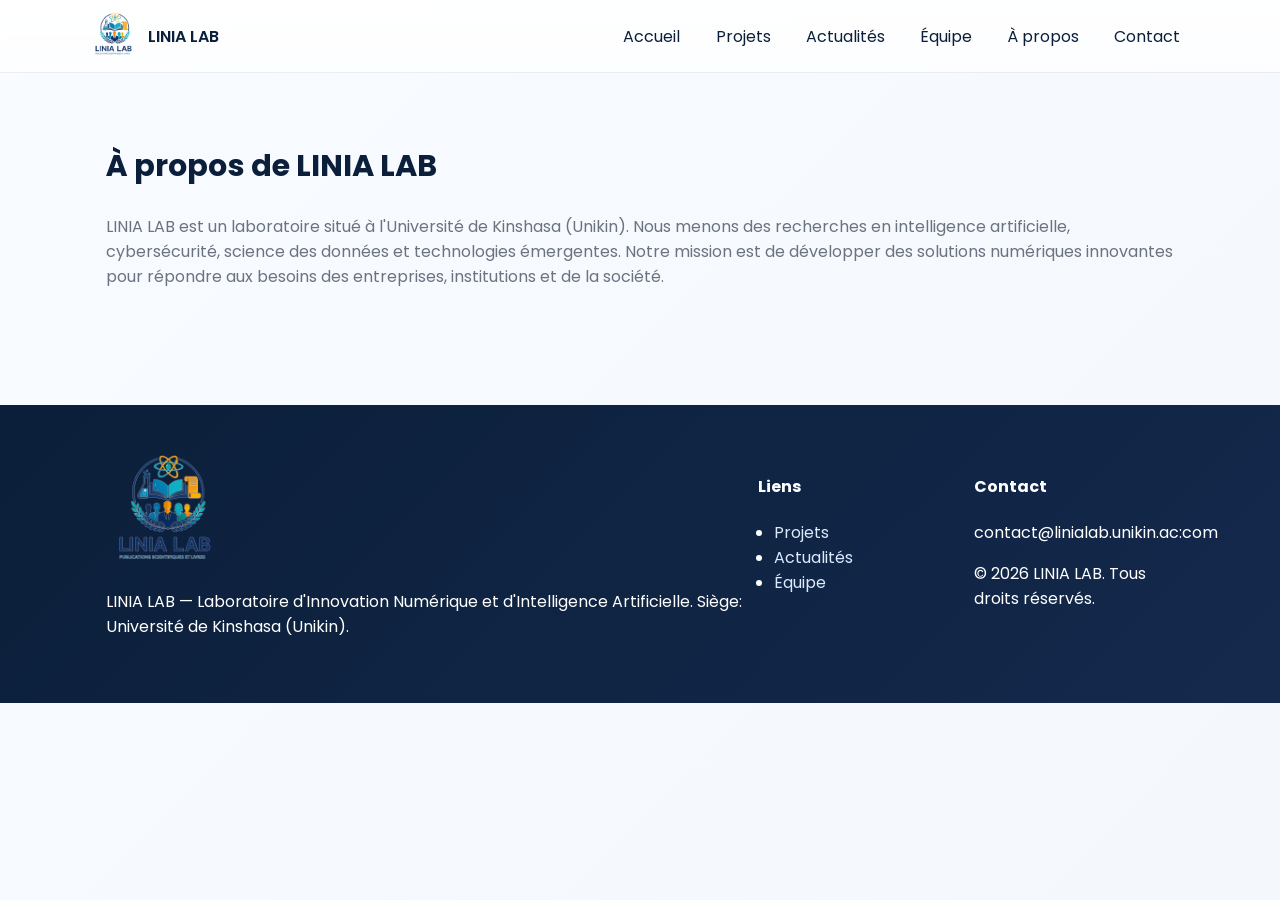
==== apropos.html @ 117053e3 "Add files via upload" ====
<!DOCTYPE html>
<html lang="en">
<head>
	<meta charset="utf-8" />
	<meta name="viewport" content="width=device-width,initial-scale=1" />
	<title>LINIA LAB — Laboratoire d'Innovation Numérique et d'IA</title>
	<link href="https://fonts.googleapis.com/css2?family=Poppins:wght@300;400;600;700&display=swap" rel="stylesheet">
	<link rel="stylesheet" href="styles.css">
	<link rel="stylesheet" href="https://cdnjs.cloudflare.com/ajax/libs/font-awesome/6.4.0/css/all.min.css" integrity="sha512-p6O1X9b+Y6U5q8Q+K2xV1Z6q9n1k9GQ5Q1sXb1tX6Y1v1Xx3b1Z1Y1x1+Y1Z1+Y" crossorigin="anonymous" referrerpolicy="no-referrer" />
</head>
<body>
    <header class="nav--fixed">
		<div class="container nav">
			<a class="brand" href="#accueil">
				<img src="Images/logoLiniaLab.png" alt="LINIA LAB logo" class="logo">
				<span class="brand-text">LINIA LAB</span>
			</a>
			<nav class="nav-links" id="navLinks">
				<a href="index.html">Accueil</a>
				<a href="projets.html">Projets</a>
				<a href="actualites.html">Actualités</a>
				<a href="equipe.html">Équipe</a>
				<a href="apropos.html">À propos</a>
				<a href="contact.html">Contact</a>
			</nav>
			<button id="navToggle" class="nav-toggle" aria-label="ouvrir le menu">
				<span></span><span></span><span></span>
			</button>
		</div>
	</header>
    <main>

		<!-- About -->
		<section id="apropos" class="section">
			<div class="container">
				<h2>À propos de LINIA LAB</h2>
				<p class="muted">LINIA LAB est un laboratoire situé à l'Université de Kinshasa (Unikin). Nous menons des recherches en intelligence artificielle, cybersécurité, science des données et technologies émergentes. Notre mission est de développer des solutions numériques innovantes pour répondre aux besoins des entreprises, institutions et de la société.</p>
			</div>
		</section>

        </main>

   
	<footer class="site-footer">
		<div class="container footer-grid">
			<div>
				<img src="Images/logoLiniaLab.png" alt="LINIA LAB" class="logo-sm">
				<p>LINIA LAB — Laboratoire d'Innovation Numérique et d'Intelligence Artificielle. Siège: Université de Kinshasa (Unikin).</p>
			</div>
			<div>
				<h4>Liens</h4>
				<ul>
					<li><a href="projets.html">Projets</a></li>
					<li><a href="actualites.html">Actualités</a></li>
					<li><a href="equipe.html">Équipe</a></li>
				</ul>
			</div>
			<div>
				<h4>Contact</h4>
				<p>contact@linialab.unikin.ac:com</p>
				<p>© 2026 LINIA LAB. Tous droits réservés.</p>
			</div>
		</div>
	</footer>

	<script src="scripts.js"></script>
</body>
</html>
---- styles.css ----
:root{
  --blue:#0A66C2;
  --dark:#0B1F3A;
  --white:#FFFFFF;
  --muted:#6B7280;
  --bg:#F5F7FA;
  --radius:12px;
  font-family: 'Poppins', system-ui, -apple-system, 'Segoe UI', Roboto, 'Helvetica Neue', Arial;
}
*{box-sizing:border-box}
html,body{height:100%;margin:0;color:var(--dark);background:linear-gradient(135deg,#f8fbff 0%,#f4f7fb 100%);}
.container{max-width:1100px;margin:0 auto;padding:1rem}

/* Nav */
.nav--fixed{position:fixed;top:0;left:0;right:0;z-index:40;background:linear-gradient(180deg, rgba(255,255,255,0.9), rgba(255,255,255,0.7));backdrop-filter:blur(6px);box-shadow:0 1px 0 rgba(11,31,58,0.05)}
.nav{display:flex;align-items:center;justify-content:space-between;padding:0.75rem 0}
.nav--fixed .container{position:relative}
main{padding-top:76px}
.brand{display:flex;align-items:center;gap:0.6rem;text-decoration:none;color:var(--dark)}
.logo{width:48px;height:auto}
.brand-text{font-weight:600}
.nav-links{display:flex;gap:1rem}
.nav-links a{color:var(--dark);text-decoration:none;padding:0.4rem 0.6rem;border-radius:8px}
.nav-links a:hover{background:rgba(10,102,194,0.06)}
.nav-toggle{display:none;border:0;background:none}
.nav-toggle span{display:block;width:22px;height:2px;background:var(--dark);margin:4px}
/* Mobile menu when open */
.nav-links.open{display:flex;flex-direction:column;position:absolute;right:1rem;top:64px;background:var(--white);padding:0.8rem;border-radius:10px;box-shadow:0 8px 30px rgba(11,31,58,0.08);min-width:200px}

/* Hero */
.hero{padding:5rem 0 4rem;position:relative;overflow:hidden;background:linear-gradient(135deg,rgba(10,102,194,0.08) 0%,rgba(255,255,255,0.95) 60%,rgba(245,247,250,0.95) 100%)}
.hero::before{content:'';position:absolute;inset:-20% auto auto -10%;width:320px;height:320px;border-radius:50%;background:radial-gradient(circle,rgba(10,102,194,0.18),transparent 70%);pointer-events:none}
.hero::after{content:'';position:absolute;right:-80px;top:20px;width:220px;height:220px;border-radius:50%;background:radial-gradient(circle,rgba(11,31,58,0.08),transparent 72%);pointer-events:none}
.hero-grid{display:grid;grid-template-columns:1.15fr 0.95fr;gap:2.2rem;align-items:center;position:relative;z-index:1}
.hero-badge{display:inline-flex;align-items:center;gap:0.4rem;padding:0.4rem 0.75rem;border-radius:999px;background:rgba(10,102,194,0.08);color:var(--blue);font-size:0.9rem;font-weight:600;margin-bottom:1rem}
.hero-content h1{font-size:clamp(2rem,4vw,3.2rem);margin:0 0 0.7rem;line-height:1.1}
.lead{color:var(--muted);max-width:60ch;font-size:1.04rem;line-height:1.8}
.hero-cta{margin:1.2rem 0 1.4rem;display:flex;flex-wrap:wrap;gap:0.8rem}
.btn{display:inline-block;padding:0.7rem 1rem;border-radius:999px;text-decoration:none;transition:transform .2s ease, box-shadow .2s ease}
.btn:hover{transform:translateY(-2px)}
.btn.primary{background:linear-gradient(135deg,var(--blue),#2a8df7);color:var(--white);box-shadow:0 12px 28px rgba(10,102,194,0.2)}
.btn.outline{border:1px solid rgba(11,31,58,0.08);color:var(--dark);background:rgba(255,255,255,0.8);backdrop-filter:blur(10px)}
.btn.sm{padding:0.4rem 0.6rem;font-size:0.9rem}
.hero-icons{list-style:none;padding:0;display:flex;flex-wrap:wrap;gap:0.6rem;margin-top:1rem}
.hero-icons li{background:rgba(255,255,255,0.9);padding:0.45rem 0.7rem;border-radius:999px;box-shadow:0 8px 22px rgba(11,31,58,0.06);display:flex;gap:0.45rem;align-items:center;color:var(--dark)}
.visual-card{position:relative;border-radius:24px;overflow:hidden;box-shadow:0 24px 60px rgba(11,31,58,0.12);background:linear-gradient(135deg,#0b1f3a,#0f2d56);min-height:340px;border:1px solid rgba(255,255,255,0.15)}
.visual-card::before{content:'';position:absolute;inset:0;background:linear-gradient(140deg,rgba(255,255,255,0.12),transparent 38%,rgba(255,255,255,0.04));pointer-events:none}
.visual-floating{position:absolute;top:1rem;left:1rem;display:flex;flex-wrap:wrap;gap:0.55rem;z-index:2}
.visual-floating span{padding:0.4rem 0.6rem;border-radius:999px;background:rgba(255,255,255,0.18);color:#fff;font-size:0.82rem;backdrop-filter:blur(8px)}

/* Sections */
.section{padding:3.2rem 0}
.gray{background:linear-gradient(180deg,rgba(245,247,250,0.9),rgba(255,255,255,0.95))}
h2{margin-top:0;font-size:clamp(1.45rem,2.4vw,1.9rem)}
.muted{color:var(--muted)}

/* Cards grid */
.grid{display:grid;gap:1rem}
.cards{grid-template-columns:repeat(auto-fit,minmax(220px,1fr))}
.card{background:var(--white);padding:1rem;border-radius:16px;box-shadow:0 10px 30px rgba(11,31,58,0.05);display:flex;flex-direction:column;gap:0.6rem;border:1px solid rgba(10,102,194,0.06);transition:transform .2s ease, box-shadow .2s ease}
.card:hover{transform:translateY(-5px);box-shadow:0 16px 36px rgba(11,31,58,0.09)}
.card-icon{font-size:1.6rem;color:var(--blue);width:44px;height:44px;display:grid;place-items:center;border-radius:12px;background:rgba(10,102,194,0.08)}
.card h3{margin:0}
.link{color:var(--blue);text-decoration:none;font-weight:600}

/* Stats */
.stats-grid{display:grid;grid-template-columns:repeat(4,1fr);gap:1rem}
.stat{background:linear-gradient(135deg,#fff,#f8fbff);padding:1.1rem;border-radius:16px;text-align:center;box-shadow:0 10px 26px rgba(11,31,58,0.05);border:1px solid rgba(10,102,194,0.06)}
.num{font-size:1.65rem;font-weight:700;color:var(--blue)}
.label{color:var(--muted);margin-top:0.2rem}

/* Projects */
.projects{grid-template-columns:repeat(auto-fit,minmax(260px,1fr))}
.project-card{background:var(--white);border-radius:12px;overflow:hidden;box-shadow:0 12px 34px rgba(11,31,58,0.06)}
.project-card img{width:100%;display:block}
.project-body{padding:1rem}
.meta{color:var(--muted);font-size:0.9rem;margin:0.4rem 0}

/* Team */
.team{grid-template-columns:repeat(auto-fit,minmax(180px,1fr))}
.member{background:#fff;padding:1rem;border-radius:12px;text-align:center}
.member img{width:100%;height:200px;object-fit:cover;border-radius:8px}

/* News */
.news{display:flex;gap:1rem;align-items:flex-start}
.news img{width:200px;border-radius:8px}

/* Contact */
.contact-grid{display:grid;grid-template-columns:1fr 420px;gap:2rem}
.form .row{display:flex;gap:0.8rem}
.form input,.form textarea{width:100%;padding:0.6rem;border-radius:8px;border:1px solid #e6eef9}
.form-status{display:none;margin:0.75rem 0 0;padding:0.7rem 0.9rem;border-radius:8px;background:#e8f8ef;color:#166534;font-size:0.95rem}
.form-status.show{display:block}
iframe{width:100%;height:240px;border:0;border-radius:8px;margin-top:0.6rem}

/* Footer */
.site-footer{background:linear-gradient(135deg,var(--dark),#14294c);color:#fff;padding:2rem 0;margin-top:2rem}
.footer-grid{display:grid;grid-template-columns:1fr 200px 200px;gap:1rem}
.logo-sm{width:120px}
.site-footer a{color:#dceafe;text-decoration:none}
.site-footer a:hover{color:#fff}
.site-footer ul{padding-left:1rem}

/* Responsive */
body{overflow-x:hidden}
img,iframe,video{max-width:100%;height:auto;display:block}

@media (max-width:1024px){
  .hero-grid{grid-template-columns:1fr 360px}
  .contact-grid{grid-template-columns:1fr 360px}
}

@media (max-width:900px){
  .hero-grid,.contact-grid{grid-template-columns:1fr}
  .nav-links{display:none}
  .nav-toggle{display:block}
  .stats-grid{grid-template-columns:repeat(2,1fr)}
  .footer-grid{grid-template-columns:1fr 1fr}
  .news{flex-direction:column}
  .news img{width:100%;max-width:280px}
  .form .row{flex-direction:column}
}

@media (max-width:768px){
  .container{padding:0.9rem}
  .nav{padding:0.7rem 0}
  .hero{padding:3rem 0}
  .section{padding:2.2rem 0}
  .hero-content h1{font-size:clamp(1.75rem,5vw,2.25rem)}
  .cards,.projects,.team{grid-template-columns:1fr 1fr}
}

@media (max-width:600px){
  .stats-grid,.cards,.projects,.team{grid-template-columns:1fr}
  .hero-cta .btn{display:inline-flex;justify-content:center;align-items:center}
  .site-footer{padding:1.5rem 0}
  .footer-grid{grid-template-columns:1fr}
  .member img{height:180px}
}

@media (max-width:480px){
  main{padding-top:84px}
  .nav{align-items:flex-start}
  .brand-text{font-size:0.95rem}
  .logo{width:40px}
  .nav-links.open{left:1rem;right:1rem;top:58px}
  .hero{padding:2.2rem 0}
  .hero-icons li{width:100%;justify-content:center}
  .card,.project-card,.member,.stat{padding:0.9rem}
  .news img{max-width:100%}
}

/* Animations */
.reveal{opacity:0;transform:translateY(12px);transition:all 700ms cubic-bezier(.2,.9,.2,1)}
.reveal.visible{opacity:1;transform:none}
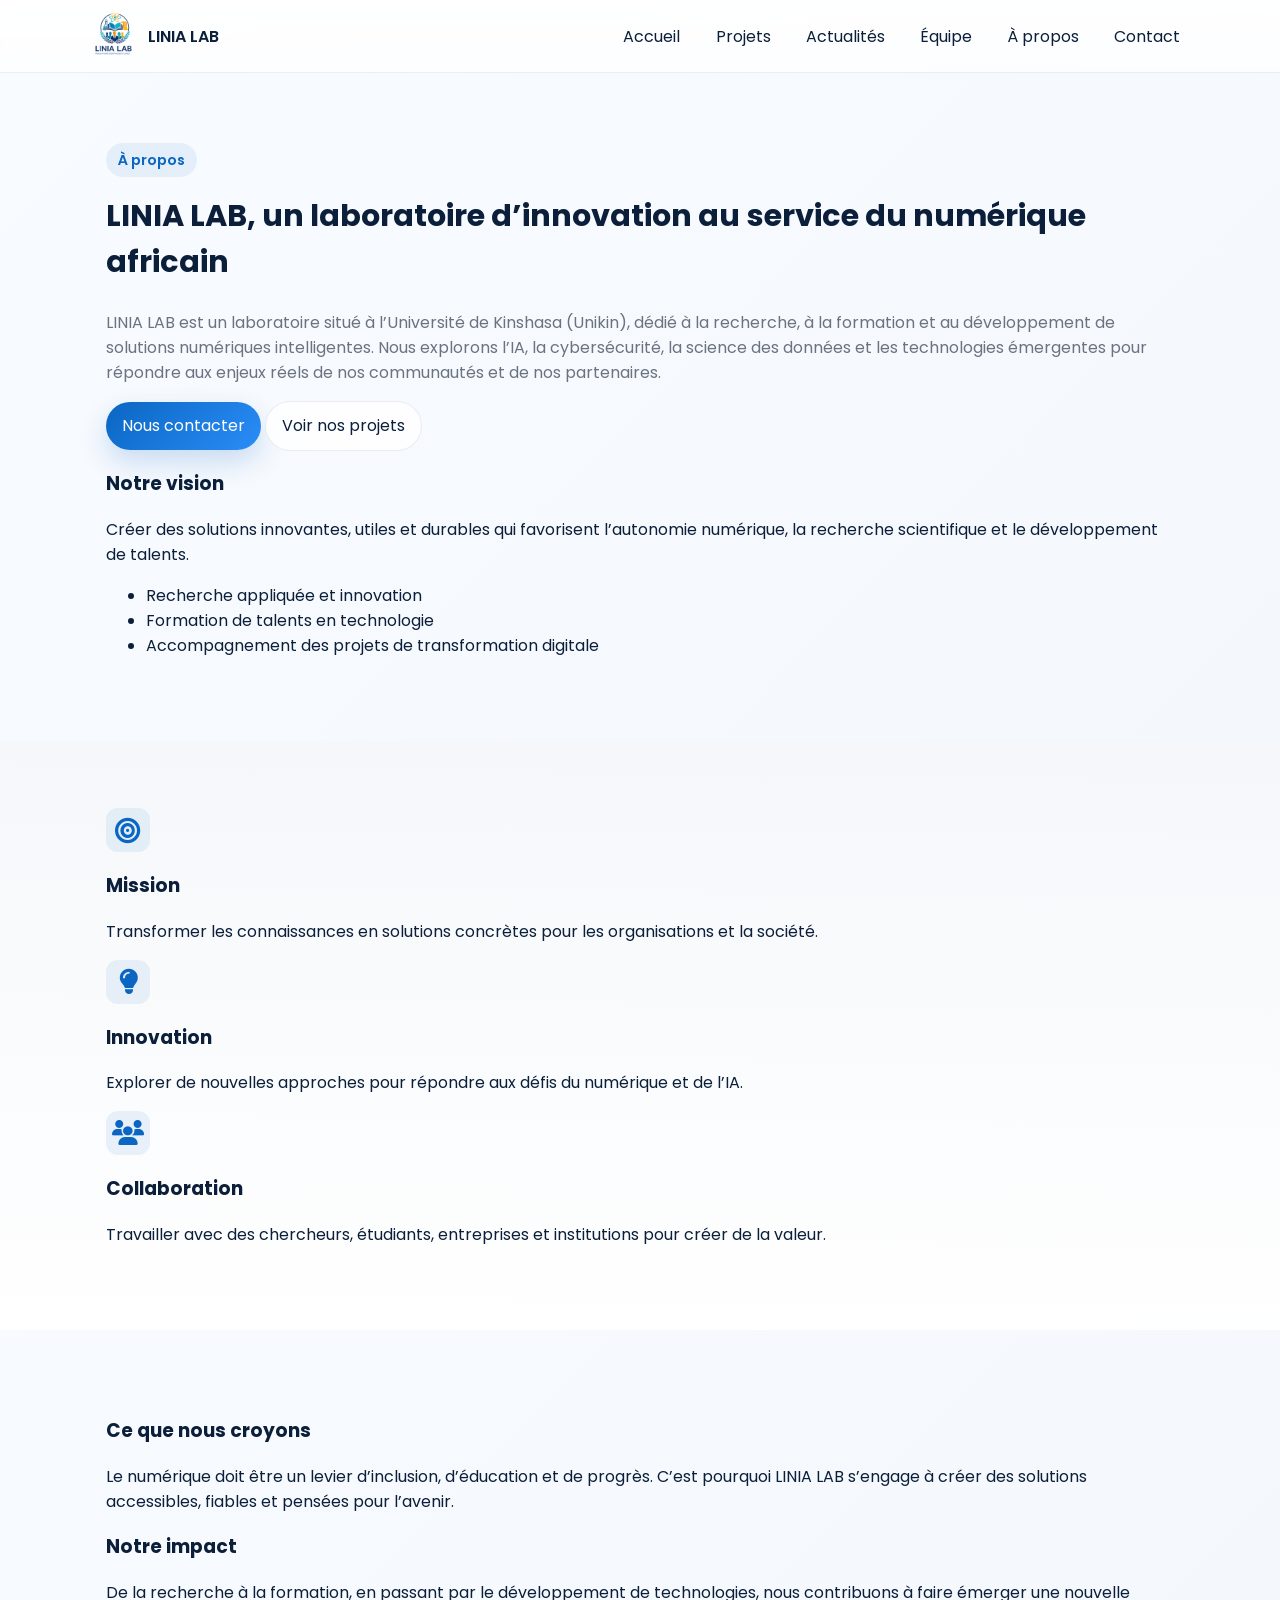
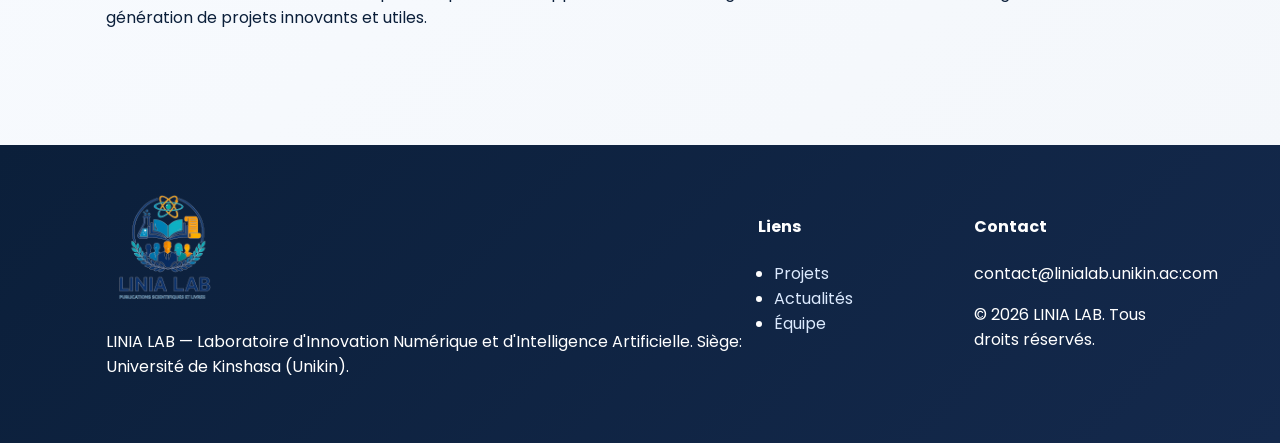
==== commit 24a0fb34: "Update Appropos" ====
--- a/apropos.html
+++ b/apropos.html
@@ -29,16 +29,64 @@
 		</div>
 	</header>
     <main>
-
-		<!-- About -->
-		<section id="apropos" class="section">
-			<div class="container">
-				<h2>À propos de LINIA LAB</h2>
-				<p class="muted">LINIA LAB est un laboratoire situé à l'Université de Kinshasa (Unikin). Nous menons des recherches en intelligence artificielle, cybersécurité, science des données et technologies émergentes. Notre mission est de développer des solutions numériques innovantes pour répondre aux besoins des entreprises, institutions et de la société.</p>
+		<section id="apropos" class="section about-hero">
+			<div class="container about-hero-grid">
+				<div class="about-intro">
+					<div class="hero-badge">À propos</div>
+					<h2>LINIA LAB, un laboratoire d’innovation au service du numérique africain</h2>
+					<p class="muted">LINIA LAB est un laboratoire situé à l’Université de Kinshasa (Unikin), dédié à la recherche, à la formation et au développement de solutions numériques intelligentes. Nous explorons l’IA, la cybersécurité, la science des données et les technologies émergentes pour répondre aux enjeux réels de nos communautés et de nos partenaires.</p>
+					<div class="about-actions">
+						<a class="btn primary" href="contact.html">Nous contacter</a>
+						<a class="btn outline" href="projets.html">Voir nos projets</a>
+					</div>
+				</div>
+				<div class="about-panel">
+					<h3>Notre vision</h3>
+					<p>Créer des solutions innovantes, utiles et durables qui favorisent l’autonomie numérique, la recherche scientifique et le développement de talents.</p>
+					<ul class="about-list">
+						<li>Recherche appliquée et innovation</li>
+						<li>Formation de talents en technologie</li>
+						<li>Accompagnement des projets de transformation digitale</li>
+					</ul>
+				</div>
 			</div>
 		</section>
 
-        </main>
+		<section class="section gray">
+			<div class="container">
+				<div class="about-values">
+					<article class="value-card">
+						<div class="card-icon"><i class="fa-solid fa-bullseye"></i></div>
+						<h3>Mission</h3>
+						<p>Transformer les connaissances en solutions concrètes pour les organisations et la société.</p>
+					</article>
+					<article class="value-card">
+						<div class="card-icon"><i class="fa-solid fa-lightbulb"></i></div>
+						<h3>Innovation</h3>
+						<p>Explorer de nouvelles approches pour répondre aux défis du numérique et de l’IA.</p>
+					</article>
+					<article class="value-card">
+						<div class="card-icon"><i class="fa-solid fa-users"></i></div>
+						<h3>Collaboration</h3>
+						<p>Travailler avec des chercheurs, étudiants, entreprises et institutions pour créer de la valeur.</p>
+					</article>
+				</div>
+			</div>
+		</section>
+
+		<section class="section">
+			<div class="container about-highlight">
+				<div class="about-highlight-card">
+					<h3>Ce que nous croyons</h3>
+					<p>Le numérique doit être un levier d’inclusion, d’éducation et de progrès. C’est pourquoi LINIA LAB s’engage à créer des solutions accessibles, fiables et pensées pour l’avenir.</p>
+				</div>
+				<div class="about-highlight-card accent">
+					<h3>Notre impact</h3>
+					<p>De la recherche à la formation, en passant par le développement de technologies, nous contribuons à faire émerger une nouvelle génération de projets innovants et utiles.</p>
+				</div>
+			</div>
+		</section>
+    </main>
 
    
 	<footer class="site-footer">
